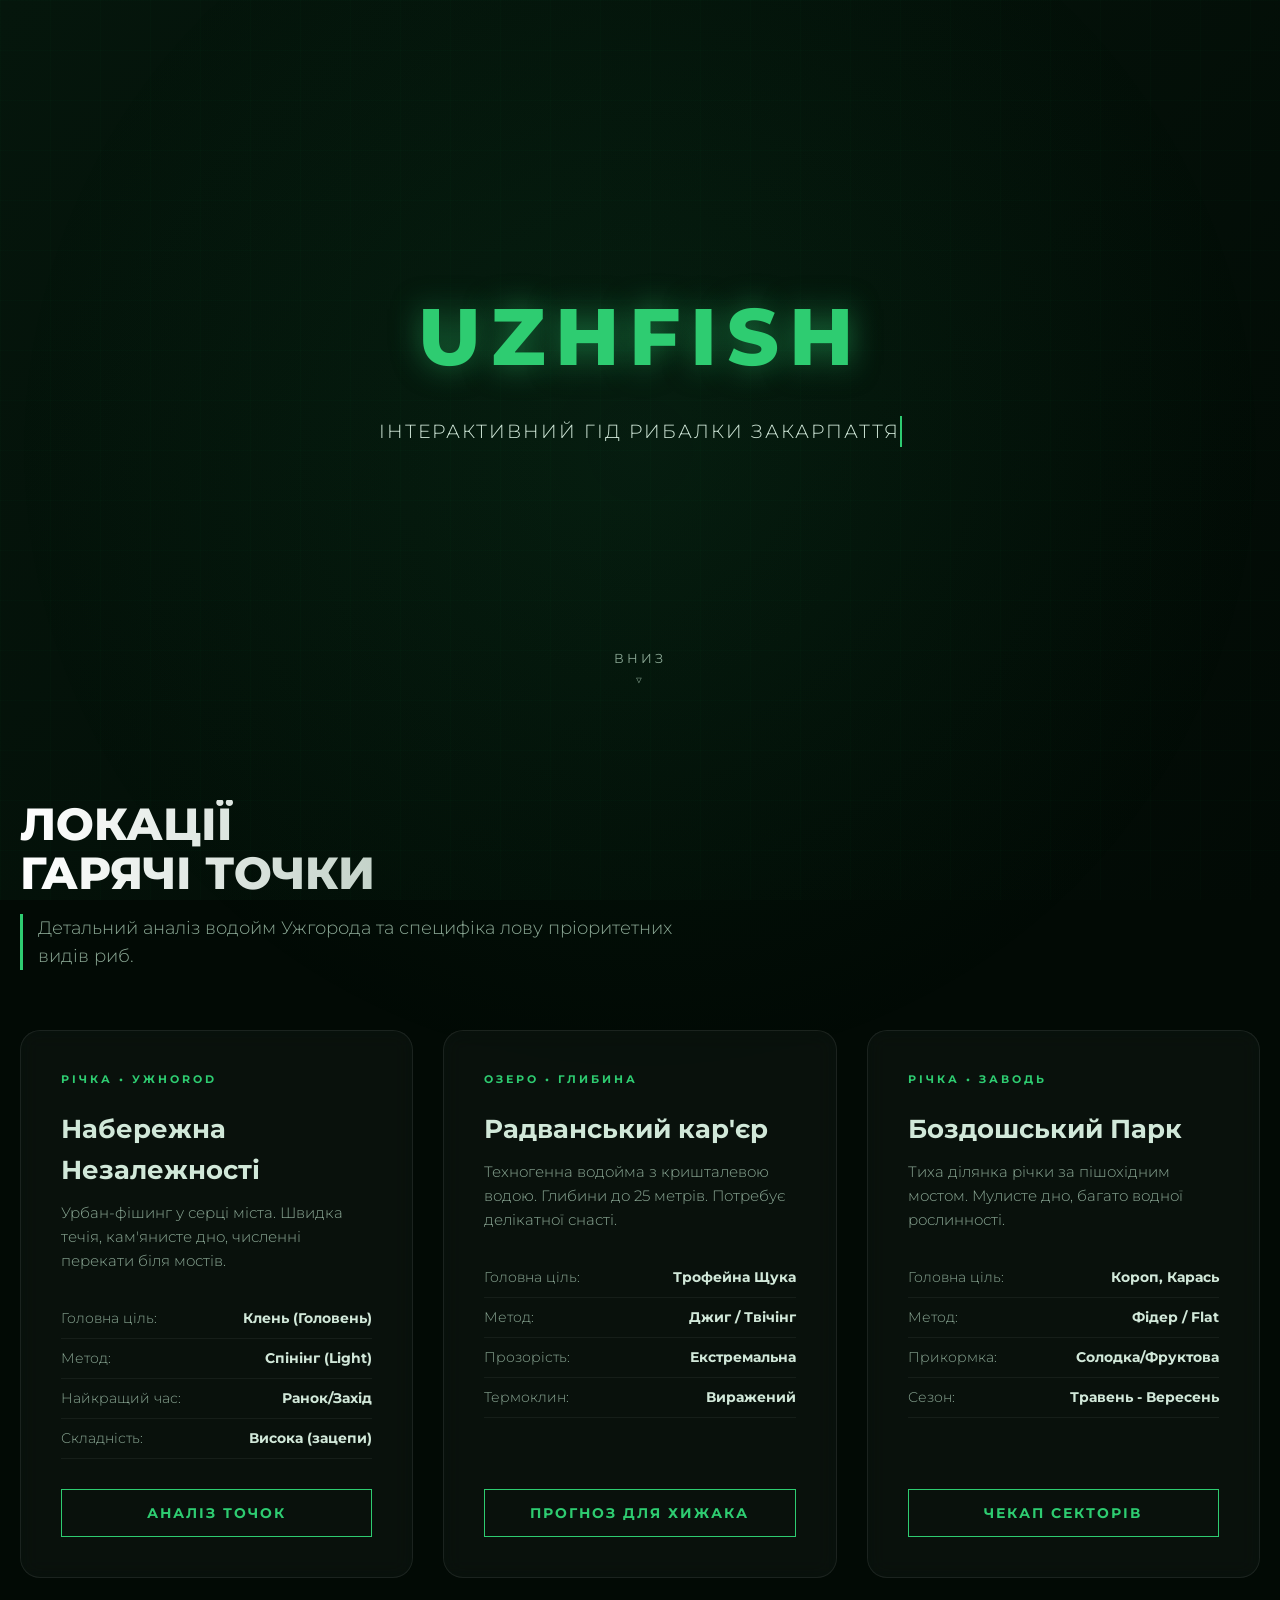
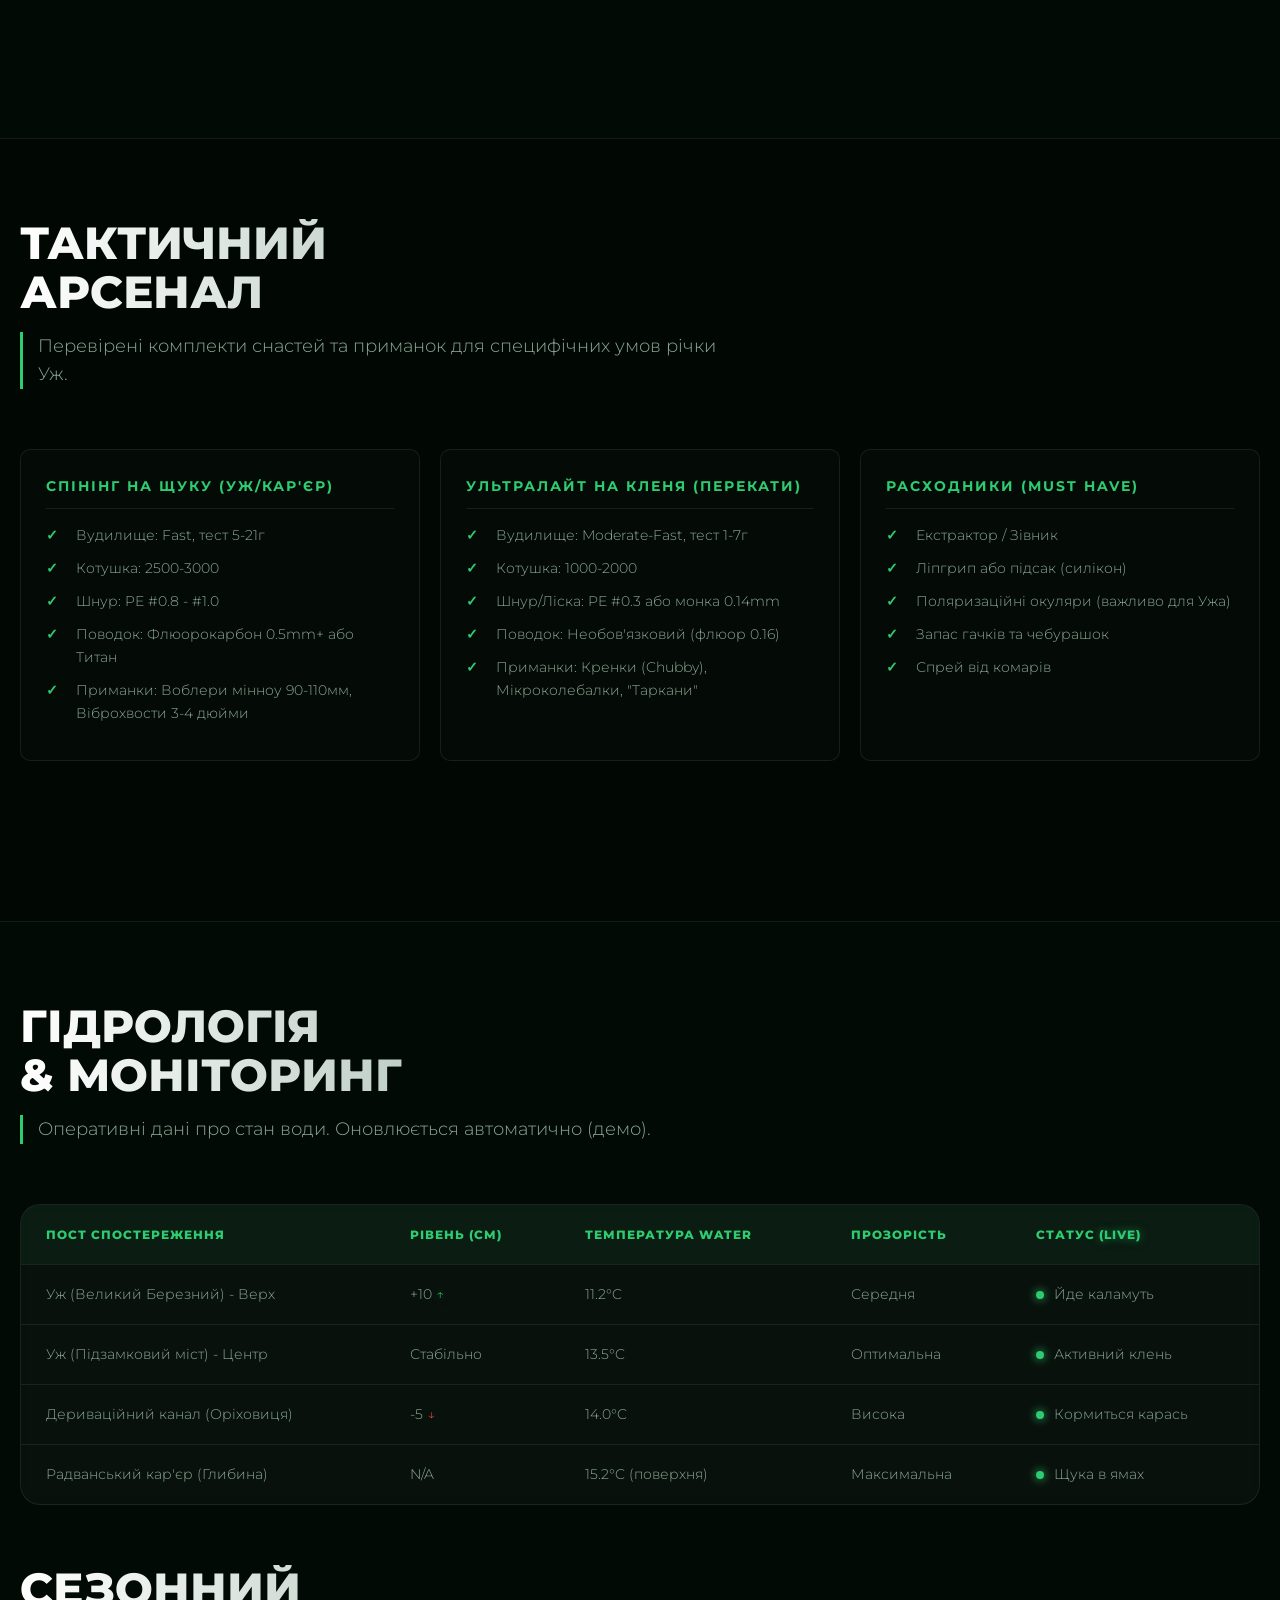
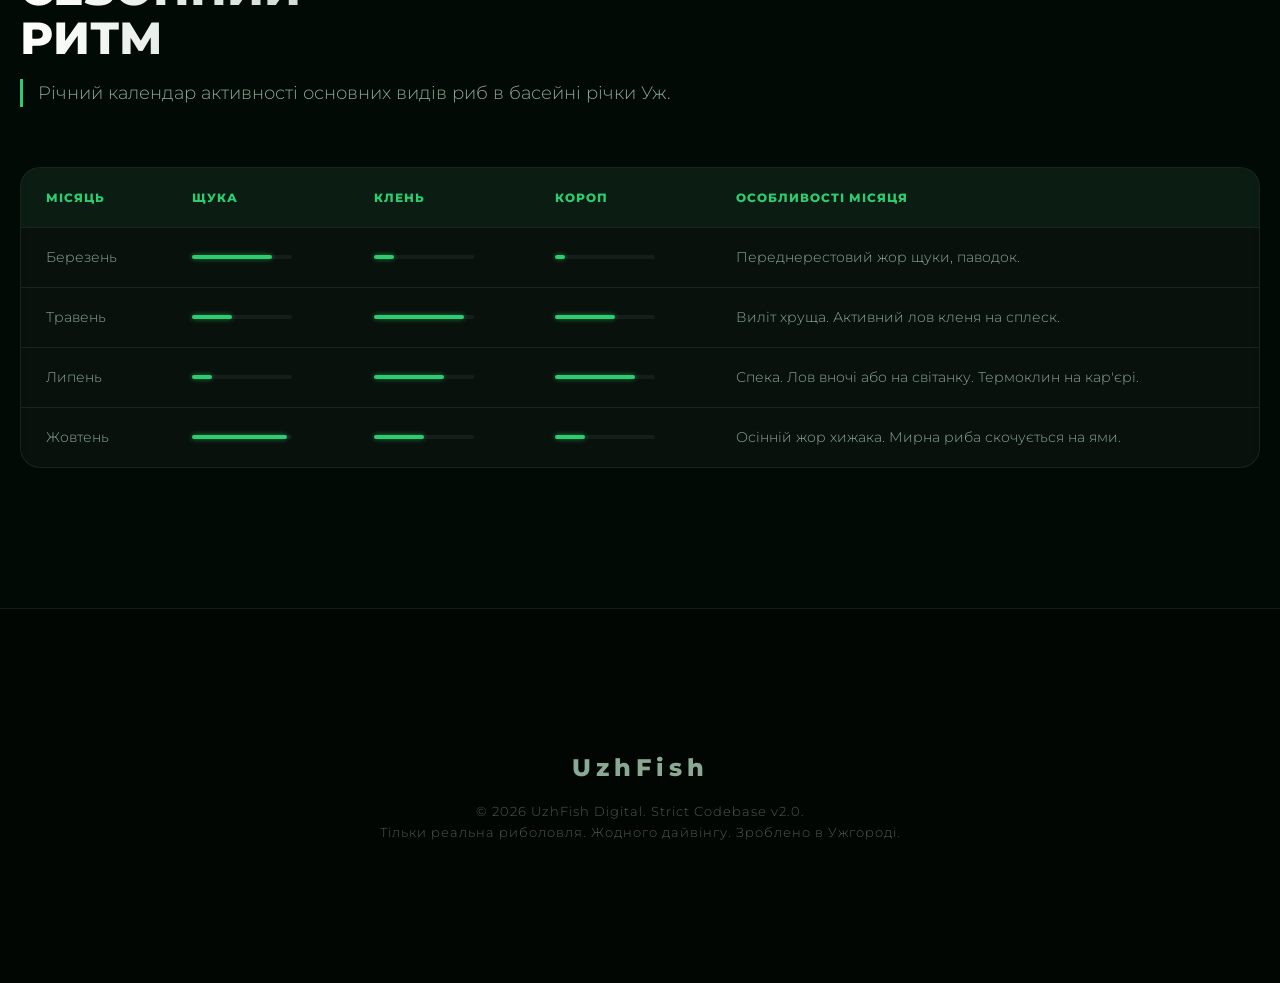
==== index1.html @ ba2235dd "Add files via upload" ====
<!DOCTYPE html>
<html lang="uk">
<head>
    <meta charset="UTF-8">
    <meta name="viewport" content="width=device-width, initial-scale=1.0">
    <title>UzhFish — Преміальна Екосистема Рибалок Ужгорода</title>
    <link href="https://fonts.googleapis.com/css2?family=Montserrat:wght@300;400;700;800&display=swap" rel="stylesheet">
    
    <style>
        /* --- ДИЗАЙН-СИСТЕМА "DEEP RIVER DARK MODE" --- */
        :root {
            --bg-dark: #020a05;
            --bg-gradient: linear-gradient(135deg, #05160c 0%, #020a05 100%);
            --neon-green: #2ecc71;
            --neon-glow: rgba(46, 204, 113, 0.6);
            --text-main: #d1e8d9;
            --text-muted: #8ba895;
            --glass-bg: rgba(255, 255, 255, 0.03);
            --glass-border: rgba(255, 255, 255, 0.08);
            --font-family: 'Montserrat', sans-serif;
            --ease-out-back: cubic-bezier(0.175, 0.885, 0.32, 1.275);
        }

        /* --- ГЛОБАЛЬНІ СКИНУТТЯ ТА БАЗА --- */
        * {
            margin: 0;
            padding: 0;
            box-sizing: border-box;
            outline: none;
        }

        html {
            scroll-behavior: smooth;
            font-size: 16px;
        }

        body {
            background-color: var(--bg-dark);
            background-image: var(--bg-gradient);
            background-attachment: fixed;
            color: var(--text-main);
            font-family: var(--font-family);
            line-height: 1.6;
            overflow-x: hidden;
            position: relative;
        }

        /* Фонова текстура - сітка */
        body::before {
            content: '';
            position: fixed;
            top: 0; left: 0; width: 100%; height: 100%;
            background-image: linear-gradient(rgba(46, 204, 113, 0.02) 1px, transparent 1px),
                              linear-gradient(90deg, rgba(46, 204, 113, 0.02) 1px, transparent 1px);
            background-size: 50px 50px;
            z-index: -1;
        }

        /* Глибоке підсвічування води (Паралакс фон) */
        .deep-water-light {
            position: fixed;
            top: 50%; left: 50%;
            transform: translate(-50%, -50%);
            width: 100vmax; height: 100vmax;
            background: radial-gradient(circle, rgba(46, 204, 113, 0.07) 0%, rgba(2, 10, 5, 0) 70%);
            z-index: -2;
            pointer-events: none;
        }

        /* Кастомний скролбар */
        ::-webkit-scrollbar { width: 8px; }
        ::-webkit-scrollbar-track { background: var(--bg-dark); }
        ::-webkit-scrollbar-thumb {
            background: var(--neon-green);
            border-radius: 10px;
            box-shadow: 0 0 10px var(--neon-glow);
        }

        /* Утиліти */
        .container {
            max-width: 1300px;
            margin: 0 auto;
            padding: 80px 20px;
        }

        .neon-text {
            color: var(--neon-green);
            text-shadow: 0 0 10px var(--neon-glow);
        }

        /* --- ХЕДЕР (HERO SECTION) --- */
        header {
            height: 80vh;
            display: flex;
            flex-direction: column;
            justify-content: center;
            align-items: center;
            text-align: center;
            position: relative;
            overflow: hidden;
        }

        .logo {
            font-size: 5rem;
            font-weight: 800;
            text-transform: uppercase;
            letter-spacing: 10px;
            color: var(--neon-green);
            text-shadow: 0 0 30px rgba(46, 204, 113, 0.5);
            margin-bottom: 15px;
            position: relative;
        }

        /* Анімація друку для слогану */
        .typewriter h1 {
            overflow: hidden;
            border-right: 2px solid var(--neon-green);
            white-space: nowrap;
            margin: 0 auto;
            letter-spacing: 2px;
            font-weight: 300;
            font-size: 1.2rem;
            animation: typing 3.5s steps(40, end), blink-caret 0.75s step-end infinite;
        }

        @keyframes typing { from { width: 0 } to { width: 100% } }
        @keyframes blink-caret { from, to { border-color: transparent } 50% { border-color: var(--neon-green); } }

        .scroll-down {
            position: absolute;
            bottom: 30px;
            font-size: 0.8rem;
            text-transform: uppercase;
            letter-spacing: 3px;
            color: var(--text-muted);
            animation: arrow-bounce 2s infinite;
            cursor: pointer;
        }

        @keyframes arrow-bounce {
            0%, 20%, 50%, 80%, 100% { transform: translateY(0); }
            40% { transform: translateY(-10px); }
            60% { transform: translateY(-5px); }
        }

        /* --- СЕКЦІЇ ТА ТИПОГРАФІЯ --- */
        .section-header {
            margin-bottom: 60px;
            max-width: 700px;
        }

        .section-title {
            font-weight: 800;
            font-size: 2.8rem;
            text-transform: uppercase;
            line-height: 1.1;
            margin-bottom: 15px;
            background: linear-gradient(to right, #fff, var(--text-muted));
            -webkit-background-clip: text;
            -webkit-text-fill-color: transparent;
        }

        .section-subtitle {
            font-weight: 300;
            color: var(--text-muted);
            font-size: 1.1rem;
            border-left: 3px solid var(--neon-green);
            padding-left: 15px;
        }

        h3 {
            font-weight: 700;
            font-size: 1.6rem;
            margin-bottom: 10px;
        }

        /* --- КАРТКИ (GLASSMORPHISM + 3D HOVER) --- */
        .grid-3 {
            display: grid;
            grid-template-columns: repeat(auto-fit, minmax(350px, 1fr));
            gap: 30px;
            margin-bottom: 80px;
        }

        .glass-card {
            background: var(--glass-bg);
            backdrop-filter: blur(10px);
            -webkit-backdrop-filter: blur(10px);
            border: 1px solid var(--glass-border);
            padding: 40px;
            border-radius: 20px;
            transition: transform 0.5s var(--ease-out-back), border-color 0.3s ease, box-shadow 0.3s ease;
            position: relative;
            display: flex;
            flex-direction: column;
            transform-style: preserve-3d; /* Для 3D ефекту */
        }

        .glass-card:hover {
            border-color: var(--neon-green);
            box-shadow: 0 20px 50px rgba(46, 204, 113, 0.15);
            /* Transform додається через JS для 3D нахилу */
        }

        .card-category {
            font-size: 0.7rem;
            text-transform: uppercase;
            color: var(--neon-green);
            font-weight: 700;
            letter-spacing: 3px;
            margin-bottom: 20px;
            display: block;
        }

        .card-description {
            font-weight: 300;
            color: var(--text-muted);
            margin-bottom: 25px;
            font-size: 0.95rem;
        }

        .data-list {
            list-style: none;
            margin-bottom: 30px;
            font-size: 0.9rem;
        }

        .data-list li {
            display: flex;
            justify-content: space-between;
            padding: 8px 0;
            border-bottom: 1px solid rgba(255, 255, 255, 0.05);
        }

        .data-list li span:first-child { color: var(--text-muted); font-weight: 300;}
        .data-list li span:last-child { color: var(--text-main); font-weight: 700;}

        /* --- КНОПКИ --- */
        .btn-action {
            background: transparent;
            border: 1px solid var(--neon-green);
            color: var(--neon-green);
            padding: 15px 30px;
            font-family: var(--font-family);
            font-weight: 700;
            text-transform: uppercase;
            font-size: 0.85rem;
            cursor: pointer;
            margin-top: auto;
            transition: all 0.3s ease;
            letter-spacing: 2px;
            position: relative;
            overflow: hidden;
            z-index: 1;
        }

        .btn-action::before {
            content: '';
            position: absolute;
            top: 0; left: -100%; width: 100%; height: 100%;
            background: var(--neon-green);
            transition: all 0.3s ease;
            z-index: -1;
        }

        .btn-action:hover {
            color: var(--bg-dark);
            box-shadow: 0 0 30px var(--neon-glow);
        }

        .btn-action:hover::before {
            left: 0;
        }

        /* --- БЛОК: ТАКТИЧНИЙ АРСЕНАЛ (ЧЕК-ЛИСТИ) --- */
        .arsenal-section {
            background: rgba(0,0,0,0.2);
            border-top: 1px solid var(--glass-border);
            border-bottom: 1px solid var(--glass-border);
        }

        .gear-grid {
            display: grid;
            grid-template-columns: repeat(auto-fit, minmax(280px, 1fr));
            gap: 20px;
        }

        .gear-box {
            background: rgba(255,255,255,0.01);
            border: 1px solid var(--glass-border);
            padding: 25px;
            border-radius: 10px;
        }

        .gear-box h4 {
            color: var(--neon-green);
            text-transform: uppercase;
            font-size: 0.9rem;
            letter-spacing: 2px;
            margin-bottom: 15px;
            border-bottom: 1px solid var(--glass-border);
            padding-bottom: 10px;
        }

        .checklist {
            list-style: none;
        }

        .checklist li {
            position: relative;
            padding-left: 30px;
            margin-bottom: 10px;
            font-weight: 300;
            font-size: 0.9rem;
            color: var(--text-muted);
        }

        .checklist li::before {
            content: '✓';
            position: absolute;
            left: 0;
            color: var(--neon-green);
            font-weight: 700;
        }

        /* --- ТАБЛИЦІ (МОНІТОРИНГ ТА КАЛЕНДАР) --- */
        .table-wrapper {
            background: var(--glass-bg);
            border-radius: 20px;
            border: 1px solid var(--glass-border);
            overflow: hidden;
            margin-bottom: 60px;
            backdrop-filter: blur(5px);
        }

        .uzh-table {
            width: 100%;
            border-collapse: collapse;
            text-align: left;
            font-size: 0.9rem;
        }

        .uzh-table thead th {
            background: rgba(46, 204, 113, 0.05);
            color: var(--neon-green);
            padding: 20px 25px;
            font-weight: 800;
            text-transform: uppercase;
            letter-spacing: 1px;
            font-size: 0.75rem;
            border-bottom: 1px solid var(--glass-border);
        }

        .uzh-table tbody td {
            padding: 18px 25px;
            border-bottom: 1px solid var(--glass-border);
            font-weight: 300;
            color: var(--text-muted);
            transition: background 0.3s ease;
        }

        .uzh-table tbody tr:last-child td {
            border-bottom: none;
        }

        .uzh-table tbody tr:hover td {
            background: rgba(255,255,255,0.02);
            color: var(--text-main);
        }

        /* Пульсуючий індикатор LIVE */
        .live-indicator {
            display: inline-block;
            width: 8px; height: 8px;
            background-color: var(--neon-green);
            border-radius: 50%;
            margin-right: 10px;
            box-shadow: 0 0 10px var(--neon-green);
            animation: pulse-neon 1.5s infinite;
        }

        @keyframes pulse-neon {
            0% { box-shadow: 0 0 0 0 rgba(46, 204, 113, 0.7); }
            70% { box-shadow: 0 0 0 10px rgba(46, 204, 113, 0); }
            100% { box-shadow: 0 0 0 0 rgba(46, 204, 113, 0); }
        }

        /* Рейтинг активності в календарі */
        .activity-bar {
            height: 4px;
            background: rgba(255,255,255,0.05);
            border-radius: 2px;
            position: relative;
            width: 100px;
        }

        .activity-fill {
            position: absolute;
            top: 0; left: 0; height: 100%;
            background: var(--neon-green);
            border-radius: 2px;
            box-shadow: 0 0 5px var(--neon-glow);
        }

        /* --- АНІМАЦІЇ ПОЯВИ (REVEAL) --- */
        .reveal {
            opacity: 0;
            transform: translateY(50px);
            transition: all 1s cubic-bezier(0.215, 0.61, 0.355, 1);
        }

        .reveal.is-visible {
            opacity: 1;
            transform: translateY(0);
        }

        /* --- ФУТЕР --- */
        footer {
            text-align: center;
            padding: 60px 20px;
            border-top: 1px solid var(--glass-border);
            background: rgba(0,0,0,0.3);
            position: relative;
        }

        .footer-logo {
            font-weight: 800;
            font-size: 1.5rem;
            color: var(--text-muted);
            letter-spacing: 5px;
            margin-bottom: 15px;
            display: block;
        }

        .footer-credits {
            font-size: 0.8rem;
            color: #555;
            font-weight: 300;
            letter-spacing: 1px;
        }
    </style>
</head>
<body>

    <div class="deep-water-light" id="parallaxBg"></div>

    <header>
        <div class="logo">UzhFish</div>
        <div class="typewriter">
            <h1>ІНТЕРАКТИВНИЙ ГІД РИБАЛКИ ЗАКАРПАТТЯ</h1>
        </div>
        <div class="scroll-down" onclick="document.getElementById('content').scrollIntoView();">
            Вниз<br>▽
        </div>
    </header>

    <main class="container" id="content">
        
        <section class="reveal">
            <div class="section-header">
                <h2 class="section-title">Локації<br>Гарячі Точки</h2>
                <p class="section-subtitle">Детальний аналіз водойм Ужгорода та специфіка лову пріоритетних видів риб.</p>
            </div>

            <div class="grid-3">
                
                <div class="glass-card tilt-card">
                    <span class="card-category">Річка • Ужhorod</span>
                    <h3>Набережна Незалежності</h3>
                    <p class="card-description">Урбан-фішинг у серці міста. Швидка течія, кам'янисте дно, численні перекати біля мостів.</p>
                    <ul class="data-list">
                        <li><span>Головна ціль:</span> <span>Клень (Головень)</span></li>
                        <li><span>Метод:</span> <span>Спінінг (Light)</span></li>
                        <li><span>Найкращий час:</span> <span>Ранок/Захід</span></li>
                        <li><span>Складність:</span> <span>Висока (зацепи)</span></li>
                    </ul>
                    <button class="btn-action">Аналіз точок</button>
                </div>

                <div class="glass-card tilt-card">
                    <span class="card-category">Озеро • Глибина</span>
                    <h3>Радванський кар'єр</h3>
                    <p class="card-description">Техногенна водойма з кришталевою водою. Глибини до 25 метрів. Потребує делікатної снасті.</p>
                    <ul class="data-list">
                        <li><span>Головна ціль:</span> <span>Трофейна Щука</span></li>
                        <li><span>Метод:</span> <span>Джиг / Твічінг</span></li>
                        <li><span>Прозорість:</span> <span>Екстремальна</span></li>
                        <li><span>Термоклин:</span> <span>Виражений</span></li>
                    </ul>
                    <button class="btn-action">Прогноз для хижака</button>
                </div>

                <div class="glass-card tilt-card">
                    <span class="card-category">Річка • Заводь</span>
                    <h3>Боздошський Парк</h3>
                    <p class="card-description">Тиха ділянка річки за пішохідним мостом. Мулисте дно, багато водної рослинності.</p>
                    <ul class="data-list">
                        <li><span>Головна ціль:</span> <span>Короп, Карась</span></li>
                        <li><span>Метод:</span> <span>Фідер / Flat</span></li>
                        <li><span>Прикормка:</span> <span>Солодка/Фруктова</span></li>
                        <li><span>Сезон:</span> <span>Травень - Вересень</span></li>
                    </ul>
                    <button class="btn-action">Чекап секторів</button>
                </div>

            </div>
        </section>
    </main>

    <section class="arsenal-section reveal">
        <div class="container">
            <div class="section-header">
                <h2 class="section-title">Тактичний<br>Арсенал</h2>
                <p class="section-subtitle">Перевірені комплекти снастей та приманок для специфічних умов річки Уж.</p>
            </div>

            <div class="grid-3 gear-grid">
                
                <div class="gear-box">
                    <h4>Спінінг на Щуку (Уж/Кар'єр)</h4>
                    <ul class="checklist">
                        <li>Вудилище: Fast, тест 5-21г</li>
                        <li>Котушка: 2500-3000</li>
                        <li>Шнур: PE #0.8 - #1.0</li>
                        <li>Поводок: Флюорокарбон 0.5mm+ або Титан</li>
                        <li>Приманки: Воблери мінноу 90-110мм, Віброхвости 3-4 дюйми</li>
                    </ul>
                </div>

                <div class="gear-box">
                    <h4>Ультралайт на Кленя (Перекати)</h4>
                    <ul class="checklist">
                        <li>Вудилище: Moderate-Fast, тест 1-7г</li>
                        <li>Котушка: 1000-2000</li>
                        <li>Шнур/Ліска: PE #0.3 або монка 0.14mm</li>
                        <li>Поводок: Необов'язковий (флюор 0.16)</li>
                        <li>Приманки: Кренки (Chubby), Мікроколебалки, "Таркани"</li>
                    </ul>
                </div>

                <div class="gear-box">
                    <h4>Расходники (Must Have)</h4>
                    <ul class="checklist">
                        <li>Екстрактор / Зівник</li>
                        <li>Ліпгрип або підсак (силікон)</li>
                        <li>Поляризаційні окуляри (важливо для Ужа)</li>
                        <li>Запас гачків та чебурашок</li>
                        <li>Спрей від комарів</li>
                    </ul>
                </div>
            </div>
        </div>
    </section>

    <main class="container">
        
        <section class="reveal">
            <div class="section-header">
                <h2 class="section-title">Гідрологія<br>& Моніторинг</h2>
                <p class="section-subtitle">Оперативні дані про стан води. Оновлюється автоматично (демо).</p>
            </div>

            <div class="table-wrapper">
                <table class="uzh-table">
                    <thead>
                        <tr>
                            <th>Пост спостереження</th>
                            <th>Рівень (см)</th>
                            <th>Температура Water</th>
                            <th>Прозорість</th>
                            <th>Статус <span class="neon-text">(LIVE)</span></th>
                        </tr>
                    </thead>
                    <tbody>
                        <tr>
                            <td>Уж (Великий Березний) - Верх</td>
                            <td>+10 <span class="neon-text">↑</span></td>
                            <td>11.2°C</td>
                            <td>Середня</td>
                            <td><span class="live-indicator"></span>Йде каламуть</td>
                        </tr>
                        <tr>
                            <td>Уж (Підзамковий міст) - Центр</td>
                            <td>Стабільно</td>
                            <td>13.5°C</td>
                            <td>Оптимальна</td>
                            <td><span class="live-indicator"></span>Активний клень</td>
                        </tr>
                        <tr>
                            <td>Дериваційний канал (Оріховиця)</td>
                            <td>-5 <span style="color: #e74c3c">↓</span></td>
                            <td>14.0°C</td>
                            <td>Висока</td>
                            <td><span class="live-indicator"></span>Кормиться карась</td>
                        </tr>
                        <tr>
                            <td>Радванський кар'єр (Глибина)</td>
                            <td>N/A</td>
                            <td>15.2°C (поверхня)</td>
                            <td>Максимальна</td>
                            <td><span class="live-indicator"></span>Щука в ямах</td>
                        </tr>
                    </tbody>
                </table>
            </div>
        </section>

        <section class="reveal">
            <div class="section-header">
                <h2 class="section-title">Сезонний<br>Ритм</h2>
                <p class="section-subtitle">Річний календар активності основних видів риб в басейні річки Уж.</p>
            </div>

            <div class="table-wrapper">
                <table class="uzh-table">
                    <thead>
                        <tr>
                            <th>Місяць</th>
                            <th>Щука</th>
                            <th>Клень</th>
                            <th>Короп</th>
                            <th>Особливості місяця</th>
                        </tr>
                    </thead>
                    <tbody>
                        <tr>
                            <td>Березень</td>
                            <td><div class="activity-bar"><div class="activity-fill" style="width: 80%"></div></div></td>
                            <td><div class="activity-bar"><div class="activity-fill" style="width: 20%"></div></div></td>
                            <td><div class="activity-bar"><div class="activity-fill" style="width: 10%"></div></div></td>
                            <td>Переднерестовий жор щуки, паводок.</td>
                        </tr>
                        <tr>
                            <td>Травень</td>
                            <td><div class="activity-bar"><div class="activity-fill" style="width: 40%"></div></div></td>
                            <td><div class="activity-bar"><div class="activity-fill" style="width: 90%"></div></div></td>
                            <td><div class="activity-bar"><div class="activity-fill" style="width: 60%"></div></div></td>
                            <td>Виліт хруща. Активний лов кленя на сплеск.</td>
                        </tr>
                        <tr>
                            <td>Липень</td>
                            <td><div class="activity-bar"><div class="activity-fill" style="width: 20%"></div></div></td>
                            <td><div class="activity-bar"><div class="activity-fill" style="width: 70%"></div></div></td>
                            <td><div class="activity-bar"><div class="activity-fill" style="width: 80%"></div></div></td>
                            <td>Спека. Лов вночі або на світанку. Термоклин на кар'єрі.</td>
                        </tr>
                        <tr>
                            <td>Жовтень</td>
                            <td><div class="activity-bar"><div class="activity-fill" style="width: 95%"></div></div></td>
                            <td><div class="activity-bar"><div class="activity-fill" style="width: 50%"></div></div></td>
                            <td><div class="activity-bar"><div class="activity-fill" style="width: 30%"></div></div></td>
                            <td>Осінній жор хижака. Мирна риба скочується на ями.</td>
                        </tr>
                    </tbody>
                </table>
            </div>
        </section>

    </main>

    <footer>
        <div class="container">
            <span class="footer-logo">UzhFish</span>
            <p class="footer-credits">
                &copy; 2026 UzhFish Digital. Strict Codebase v2.0.<br>
                Тільки реальна риболовля. Жодного дайвінгу. Зроблено в Ужгороді.
            </p>
        </div>
    </footer>

    <script>
        document.addEventListener('DOMContentLoaded', () => {
            
            // 1. Reveal on Scroll (Intersection Observer)
            const observerOptions = {
                threshold: 0.15,
                rootMargin: '0px 0px -100px 0px'
            };

            const observer = new IntersectionObserver((entries) => {
                entries.forEach(entry => {
                    if (entry.isIntersecting) {
                        entry.target.classList.add('is-visible');
                    }
                });
            }, observerOptions);

            document.querySelectorAll('.reveal').forEach(el => {
                observer.observe(el);
            });

            // 2. Паралакс фонового підсвічування
            const parallaxBg = document.getElementById('parallaxBg');
            document.addEventListener('mousemove', (e) => {
                const x = (e.clientX / window.innerWidth) - 0.5;
                const y = (e.clientY / window.innerHeight) - 0.5;
                
                parallaxBg.style.transform = `translate(calc(-50% + ${x * 50}px), calc(-50% + ${y * 50}px))`;
            });

            // 3. 3D Hover ефект для карток
            const cards = document.querySelectorAll('.tilt-card');
            cards.forEach(card => {
                card.addEventListener('mousemove', (e) => {
                    const rect = card.getBoundingClientRect();
                    const x = e.clientX - rect.left;
                    const y = e.clientY - rect.top;
                    
                    const centerX = rect.width / 2;
                    const centerY = rect.height / 2;
                    
                    const rotateX = (y - centerY) / 10;
                    const rotateY = (centerX - x) / 10;
                    
                    card.style.transform = `perspective(1000px) rotateX(${rotateX}deg) rotateY(${rotateY}deg) translateY(-10px)`;
                });
                
                card.addEventListener('mouseleave', () => {
                    card.style.transform = `perspective(1000px) rotateX(0deg) rotateY(0deg) translateY(0px)`;
                });
            });
        });
    </script>

</body>
</html>
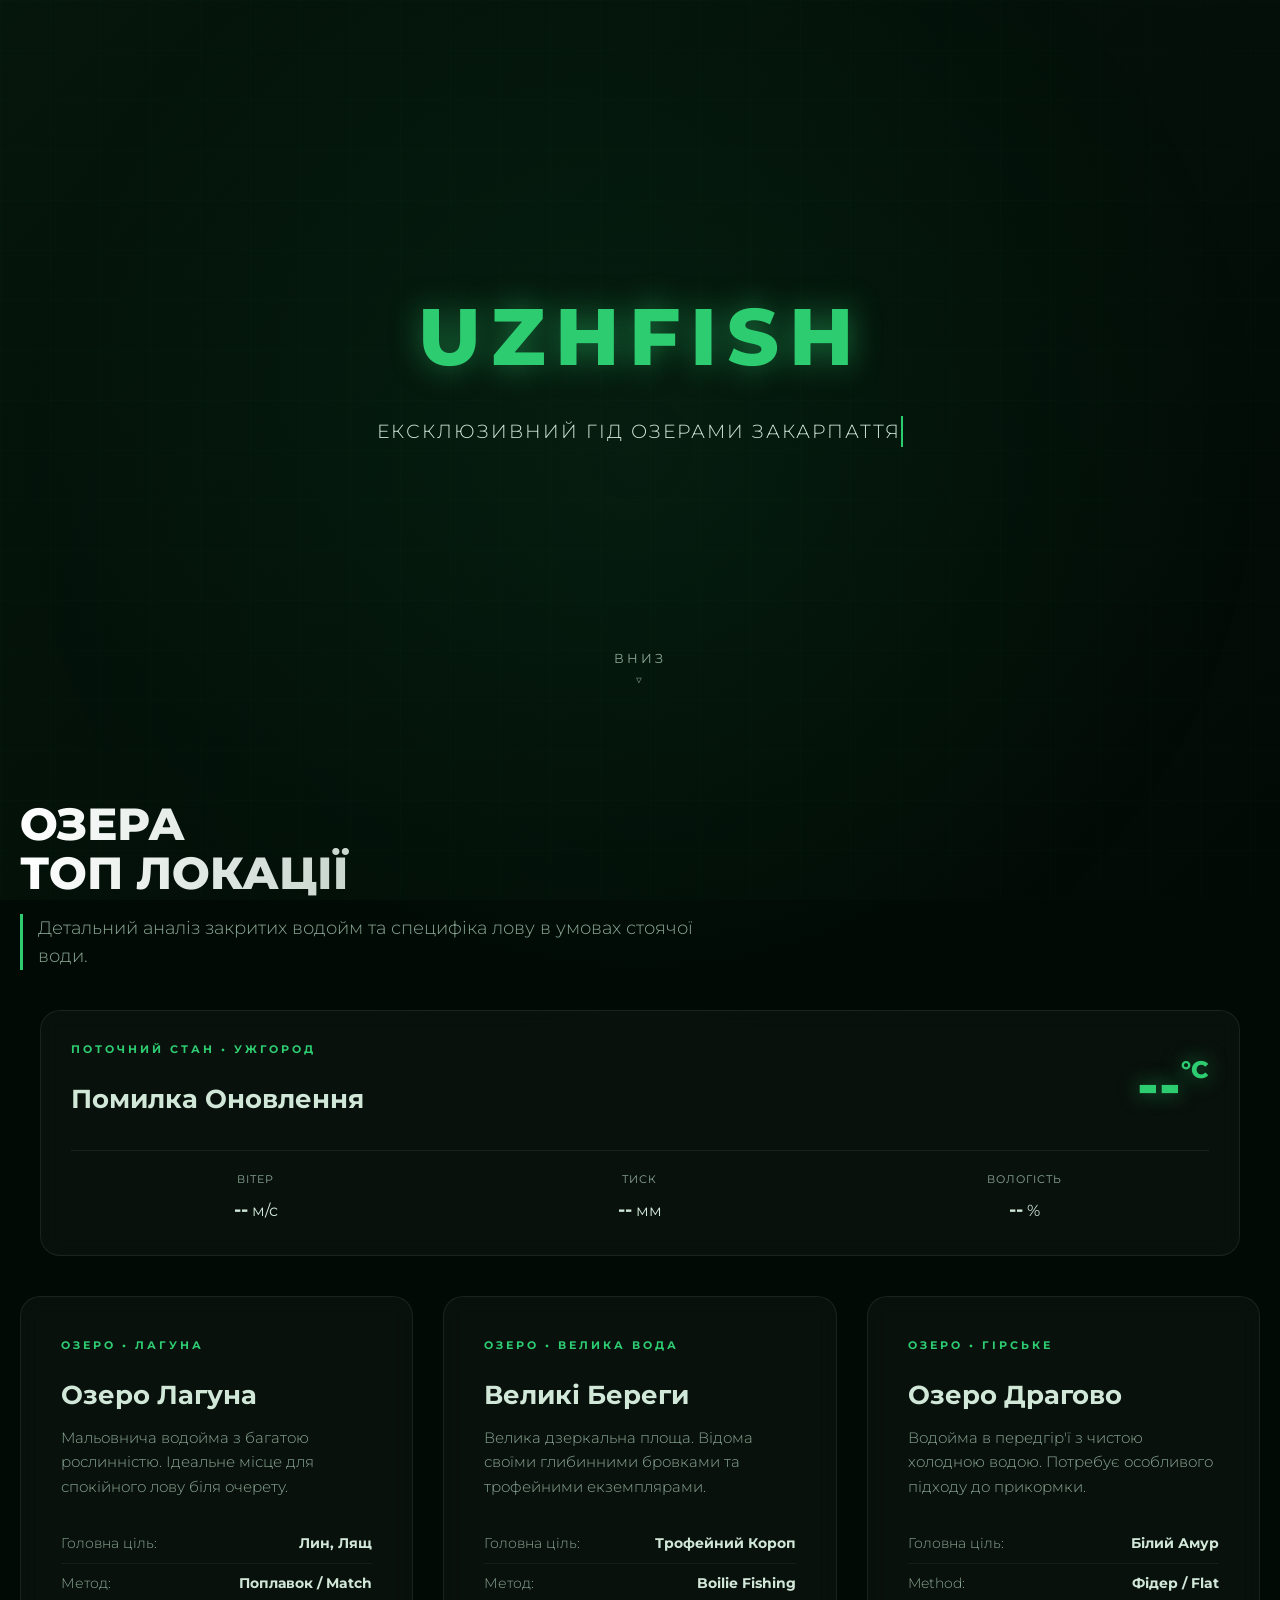
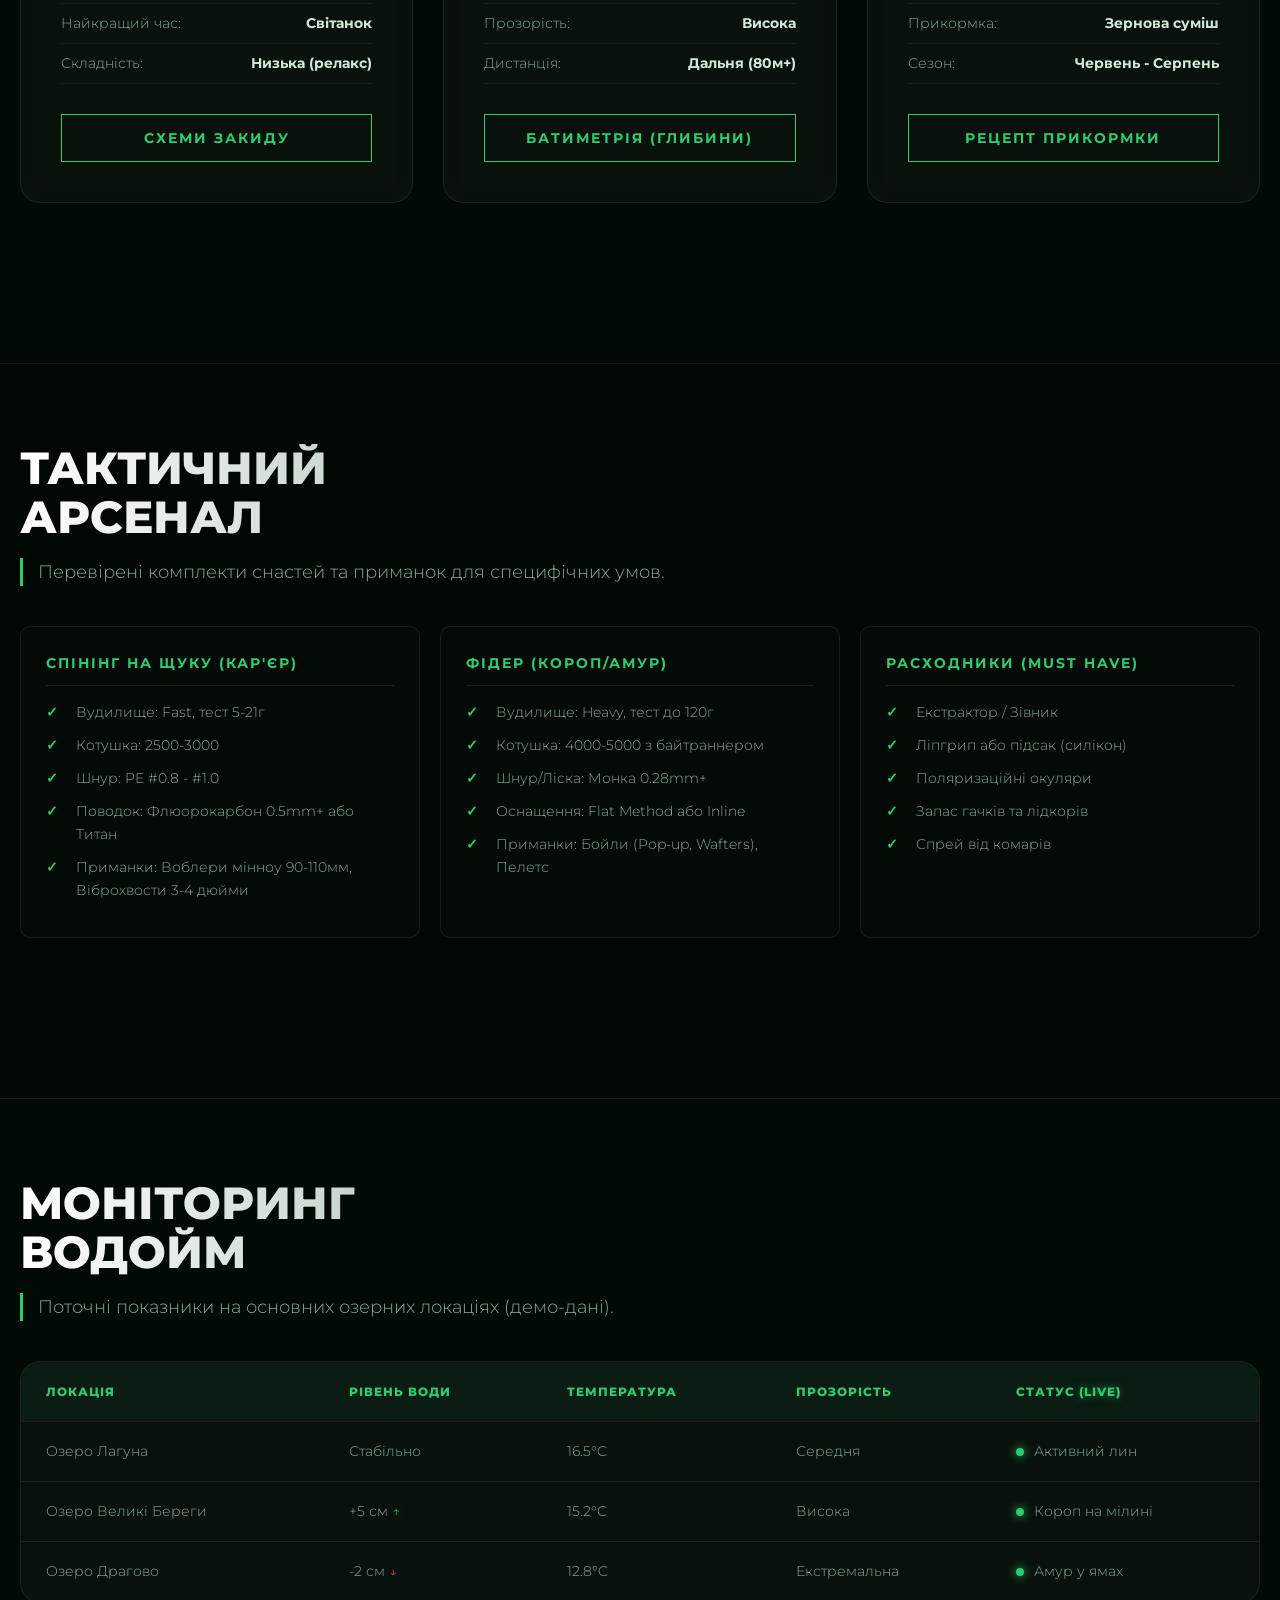
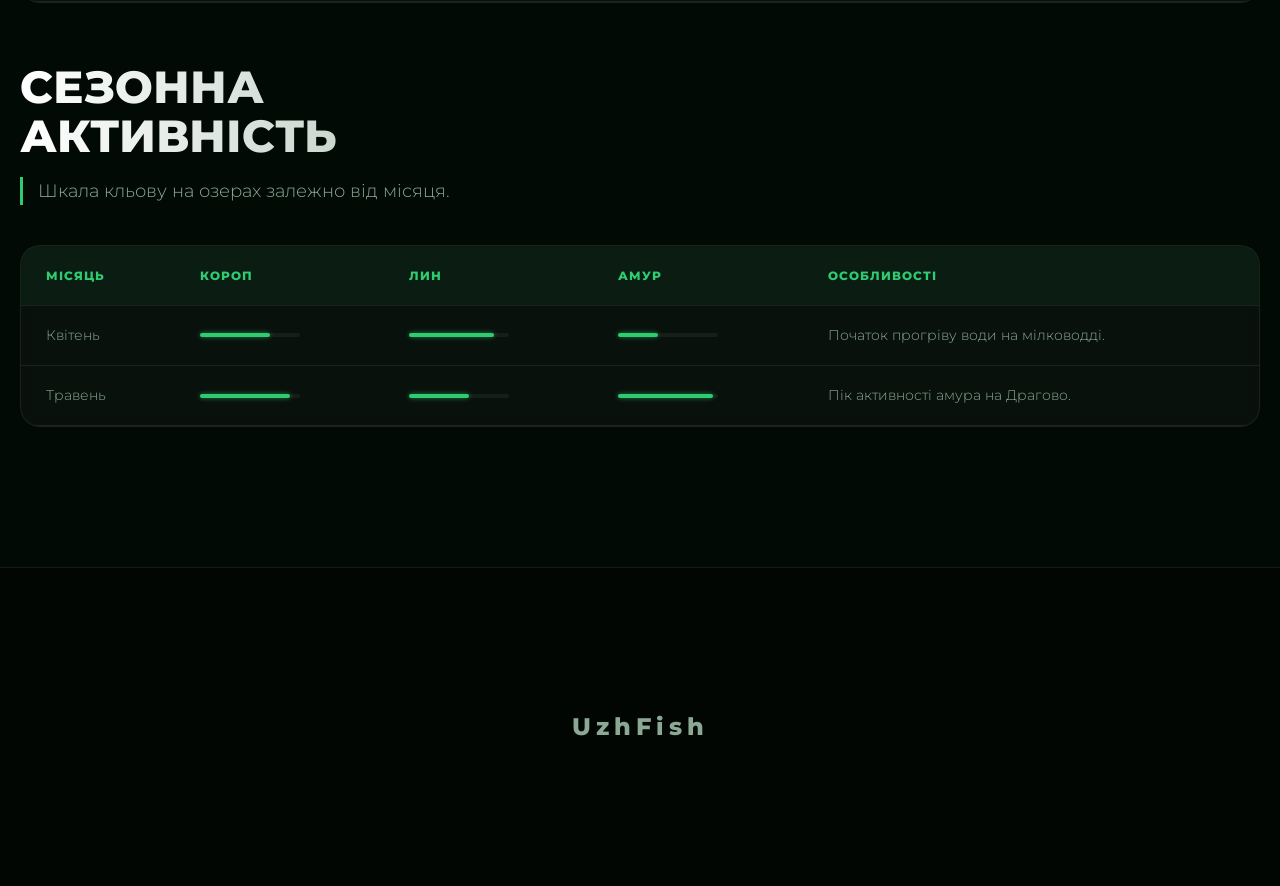
==== commit 4835b4b1: "Update index1.html" ====
--- a/index1.html
+++ b/index1.html
@@ -3,7 +3,7 @@
 <head>
     <meta charset="UTF-8">
     <meta name="viewport" content="width=device-width, initial-scale=1.0">
-    <title>UzhFish — Преміальна Екосистема Рибалок Ужгорода</title>
+    <title>UzhFish — Преміальна Екосистема Рибалок</title>
     <link href="https://fonts.googleapis.com/css2?family=Montserrat:wght@300;400;700;800&display=swap" rel="stylesheet">
     
     <style>
@@ -145,7 +145,7 @@
 
         /* --- СЕКЦІЇ ТА ТИПОГРАФІЯ --- */
         .section-header {
-            margin-bottom: 60px;
+            margin-bottom: 40px;
             max-width: 700px;
         }
 
@@ -177,7 +177,7 @@
         /* --- КАРТКИ (GLASSMORPHISM + 3D HOVER) --- */
         .grid-3 {
             display: grid;
-            grid-template-columns: repeat(auto-fit, minmax(350px, 1fr));
+            grid-template-columns: repeat(auto-fit, minmax(320px, 1fr));
             gap: 30px;
             margin-bottom: 80px;
         }
@@ -193,13 +193,12 @@
             position: relative;
             display: flex;
             flex-direction: column;
-            transform-style: preserve-3d; /* Для 3D ефекту */
+            transform-style: preserve-3d;
         }
 
         .glass-card:hover {
             border-color: var(--neon-green);
             box-shadow: 0 20px 50px rgba(46, 204, 113, 0.15);
-            /* Transform додається через JS для 3D нахилу */
         }
 
         .card-category {
@@ -328,13 +327,15 @@
             background: var(--glass-bg);
             border-radius: 20px;
             border: 1px solid var(--glass-border);
-            overflow: hidden;
+            overflow-x: auto;
             margin-bottom: 60px;
             backdrop-filter: blur(5px);
+            -webkit-overflow-scrolling: touch;
         }
 
         .uzh-table {
             width: 100%;
+            min-width: 700px;
             border-collapse: collapse;
             text-align: left;
             font-size: 0.9rem;
@@ -359,10 +360,6 @@
             transition: background 0.3s ease;
         }
 
-        .uzh-table tbody tr:last-child td {
-            border-bottom: none;
-        }
-
         .uzh-table tbody tr:hover td {
             background: rgba(255,255,255,0.02);
             color: var(--text-main);
@@ -385,7 +382,6 @@
             100% { box-shadow: 0 0 0 0 rgba(46, 204, 113, 0); }
         }
 
-        /* Рейтинг активності в календарі */
         .activity-bar {
             height: 4px;
             background: rgba(255,255,255,0.05);
@@ -413,6 +409,53 @@
             opacity: 1;
             transform: translateY(0);
         }
+
+        /* --- МОДАЛЬНЕ ВІКНО --- */
+        .modal {
+            display: none; 
+            position: fixed; 
+            z-index: 1000; 
+            left: 0; top: 0;
+            width: 100%; height: 100%;
+            background-color: rgba(0, 0, 0, 0.85);
+            backdrop-filter: blur(8px);
+            align-items: center;
+            justify-content: center;
+        }
+
+        .modal-content {
+            position: relative;
+            width: 90%;
+            max-width: 600px;
+            padding: 40px;
+            border: 1px solid var(--neon-green);
+            animation: modalAppear 0.4s var(--ease-out-back);
+        }
+
+        @keyframes modalAppear {
+            from { opacity: 0; transform: scale(0.8); }
+            to { opacity: 1; transform: scale(1); }
+        }
+
+        .close-modal {
+            position: absolute;
+            top: 15px; right: 20px;
+            color: var(--text-muted);
+            font-size: 28px;
+            cursor: pointer;
+            transition: 0.3s;
+        }
+
+        .close-modal:hover { color: var(--neon-green); }
+
+        #modalBody {
+            margin-top: 20px;
+            color: var(--text-main);
+            line-height: 1.8;
+        }
+
+        #modalBody ul { list-style: none; padding: 0; }
+        #modalBody li { margin-bottom: 10px; border-left: 2px solid var(--neon-green); padding-left: 15px; }
 
         /* --- ФУТЕР --- */
         footer {
@@ -428,15 +471,17 @@
             font-size: 1.5rem;
             color: var(--text-muted);
             letter-spacing: 5px;
-            margin-bottom: 15px;
             display: block;
         }
 
-        .footer-credits {
-            font-size: 0.8rem;
-            color: #555;
-            font-weight: 300;
-            letter-spacing: 1px;
+        /* --- МЕДІА-ЗАПИТИ ДЛЯ МОБІЛЬНИХ --- */
+        @media (max-width: 768px) {
+            .logo { font-size: 3rem; letter-spacing: 5px; }
+            .section-title { font-size: 2.2rem; }
+            .container { padding: 40px 15px; }
+            header { height: 60vh; }
+            .glass-card { padding: 30px 20px; }
+            .typewriter h1 { font-size: 1rem; }
         }
     </style>
 </head>
@@ -447,7 +492,7 @@
     <header>
         <div class="logo">UzhFish</div>
         <div class="typewriter">
-            <h1>ІНТЕРАКТИВНИЙ ГІД РИБАЛКИ ЗАКАРПАТТЯ</h1>
+            <h1>ЕКСКЛЮЗИВНИЙ ГІД ОЗЕРАМИ ЗАКАРПАТТЯ</h1>
         </div>
         <div class="scroll-down" onclick="document.getElementById('content').scrollIntoView();">
             Вниз<br>▽
@@ -456,53 +501,155 @@
 
     <main class="container" id="content">
         
+        
         <section class="reveal">
             <div class="section-header">
-                <h2 class="section-title">Локації<br>Гарячі Точки</h2>
-                <p class="section-subtitle">Детальний аналіз водойм Ужгорода та специфіка лову пріоритетних видів риб.</p>
+                <h2 class="section-title">Озера<br>Топ Локації</h2>
+                <p class="section-subtitle">Детальний аналіз закритих водойм та специфіка лову в умовах стоячої води.</p>
             </div>
 
+            <section class="reveal">
+    <div class="container" style="padding-top: 0; padding-bottom: 40px;">
+        <div class="glass-card tilt-card weather-widget-container">
+            <div class="weather-main-info">
+                <div>
+                    <span class="card-category">Поточний стан • Ужгород</span>
+                    <h3 id="weather-desc">Завантаження...</h3>
+                </div>
+                <div class="temp-display">
+                    <span id="temp-val">--</span><span class="unit">°C</span>
+                </div>
+            </div>
+            
+            <div class="weather-grid-details">
+                <div class="weather-item">
+                    <span class="label">Вітер</span>
+                    <span class="value" id="wind-speed">--</span> <span class="unit">м/с</span>
+                </div>
+                <div class="weather-item">
+                    <span class="label">Тиск</span>
+                    <span class="value" id="pressure-val">--</span> <span class="unit">мм</span>
+                </div>
+                <div class="weather-item">
+                    <span class="label">Вологість</span>
+                    <span class="value" id="humidity-val">--</span> <span class="unit">%</span>
+                </div>
+            </div>
+        </div>
+    </div>
+</section>
+
+<style>
+    .weather-widget-container {
+        padding: 30px;
+        display: flex;
+        flex-direction: column;
+        gap: 20px;
+    }
+    .weather-main-info {
+        display: flex;
+        justify-content: space-between;
+        align-items: center;
+    }
+    .temp-display {
+        font-size: 3.5rem;
+        font-weight: 800;
+        color: var(--neon-green);
+        text-shadow: 0 0 20px var(--neon-glow);
+    }
+    .temp-display .unit {
+        font-size: 1.5rem;
+        vertical-align: top;
+        margin-top: 10px;
+        display: inline-block;
+    }
+    .weather-grid-details {
+        display: grid;
+        grid-template-columns: repeat(3, 1fr);
+        gap: 15px;
+        border-top: 1px solid var(--glass-border);
+        padding-top: 20px;
+    }
+    .weather-item { text-align: center; }
+    .weather-item .label {
+        display: block;
+        font-size: 0.7rem;
+        text-transform: uppercase;
+        color: var(--text-muted);
+        letter-spacing: 1px;
+        margin-bottom: 5px;
+    }
+    .weather-item .value {
+        font-size: 1.2rem;
+        font-weight: 700;
+        color: var(--text-main);
+    }
+    #weather-desc { text-transform: capitalize; }
+</style>
+
+<script>
+    const API_KEY = '368ffcec4e14f702b5a17292613ea9c3'; 
+    const CITY = 'Uzhhorod';
+    const WEATHER_URL = `https://api.openweathermap.org/data/2.5/weather?q=${CITY}&appid=${API_KEY}&units=metric&lang=uk`;
+
+    async function updateWeather() {
+        try {
+            const response = await fetch(WEATHER_URL);
+            const data = await response.json();
+            if (data.cod === 200) {
+                document.getElementById('temp-val').innerText = Math.round(data.main.temp);
+                document.getElementById('weather-desc').innerText = data.weather[0].description;
+                document.getElementById('wind-speed').innerText = data.wind.speed;
+                document.getElementById('humidity-val').innerText = data.main.humidity;
+                const pressureMm = Math.round(data.main.pressure * 0.750062);
+                document.getElementById('pressure-val').innerText = pressureMm;
+            }
+        } catch (err) {
+            document.getElementById('weather-desc').innerText = "Помилка оновлення";
+        }
+    }
+    updateWeather();
+    setInterval(updateWeather, 900000);
+</script>
             <div class="grid-3">
-                
                 <div class="glass-card tilt-card">
-                    <span class="card-category">Річка • Ужhorod</span>
-                    <h3>Набережна Незалежності</h3>
-                    <p class="card-description">Урбан-фішинг у серці міста. Швидка течія, кам'янисте дно, численні перекати біля мостів.</p>
+                    <span class="card-category">Озеро • Лагуна</span>
+                    <h3>Озеро Лагуна</h3>
+                    <p class="card-description">Мальовнича водойма з багатою рослинністю. Ідеальне місце для спокійного лову біля очерету.</p>
                     <ul class="data-list">
-                        <li><span>Головна ціль:</span> <span>Клень (Головень)</span></li>
-                        <li><span>Метод:</span> <span>Спінінг (Light)</span></li>
-                        <li><span>Найкращий час:</span> <span>Ранок/Захід</span></li>
-                        <li><span>Складність:</span> <span>Висока (зацепи)</span></li>
+                        <li><span>Головна ціль:</span> <span>Лин, Лящ</span></li>
+                        <li><span>Метод:</span> <span>Поплавок / Match</span></li>
+                        <li><span>Найкращий час:</span> <span>Світанок</span></li>
+                        <li><span>Складність:</span> <span>Низька (релакс)</span></li>
                     </ul>
-                    <button class="btn-action">Аналіз точок</button>
+                    <button class="btn-action"> Схеми закиду</button>
                 </div>
 
                 <div class="glass-card tilt-card">
-                    <span class="card-category">Озеро • Глибина</span>
-                    <h3>Радванський кар'єр</h3>
-                    <p class="card-description">Техногенна водойма з кришталевою водою. Глибини до 25 метрів. Потребує делікатної снасті.</p>
+                    <span class="card-category">Озеро • Велика вода</span>
+                    <h3>Великі Береги</h3>
+                    <p class="card-description">Велика дзеркальна площа. Відома своїми глибинними бровками та трофейними екземплярами.</p>
                     <ul class="data-list">
-                        <li><span>Головна ціль:</span> <span>Трофейна Щука</span></li>
-                        <li><span>Метод:</span> <span>Джиг / Твічінг</span></li>
-                        <li><span>Прозорість:</span> <span>Екстремальна</span></li>
-                        <li><span>Термоклин:</span> <span>Виражений</span></li>
+                        <li><span>Головна ціль:</span> <span>Трофейний Короп</span></li>
+                        <li><span>Метод:</span> <span>Boilie Fishing</span></li>
+                        <li><span>Прозорість:</span> <span>Висока</span></li>
+                        <li><span>Дистанція:</span> <span>Дальня (80м+)</span></li>
                     </ul>
-                    <button class="btn-action">Прогноз для хижака</button>
+                    <button class="btn-action"> Батиметрія (Глибини)</button>
                 </div>
 
                 <div class="glass-card tilt-card">
-                    <span class="card-category">Річка • Заводь</span>
-                    <h3>Боздошський Парк</h3>
-                    <p class="card-description">Тиха ділянка річки за пішохідним мостом. Мулисте дно, багато водної рослинності.</p>
+                    <span class="card-category">Озеро • Гірське</span>
+                    <h3>Озеро Драгово</h3>
+                    <p class="card-description">Водойма в передгір'ї з чистою холодною водою. Потребує особливого підходу до прикормки.</p>
                     <ul class="data-list">
-                        <li><span>Головна ціль:</span> <span>Короп, Карась</span></li>
-                        <li><span>Метод:</span> <span>Фідер / Flat</span></li>
-                        <li><span>Прикормка:</span> <span>Солодка/Фруктова</span></li>
-                        <li><span>Сезон:</span> <span>Травень - Вересень</span></li>
+                        <li><span>Головна ціль:</span> <span>Білий Амур</span></li>
+                        <li><span>Method:</span> <span>Фідер / Flat</span></li>
+                        <li><span>Прикормка:</span> <span>Зернова суміш</span></li>
+                        <li><span>Сезон:</span> <span>Червень - Серпень</span></li>
                     </ul>
-                    <button class="btn-action">Чекап секторів</button>
-                </div>
-
+                    <button class="btn-action"> Рецепт прикормки</button>
+                </div>
             </div>
         </section>
     </main>
@@ -511,13 +658,12 @@
         <div class="container">
             <div class="section-header">
                 <h2 class="section-title">Тактичний<br>Арсенал</h2>
-                <p class="section-subtitle">Перевірені комплекти снастей та приманок для специфічних умов річки Уж.</p>
+                <p class="section-subtitle">Перевірені комплекти снастей та приманок для специфічних умов.</p>
             </div>
 
             <div class="grid-3 gear-grid">
-                
                 <div class="gear-box">
-                    <h4>Спінінг на Щуку (Уж/Кар'єр)</h4>
+                    <h4>Спінінг на Щуку (Кар'єр)</h4>
                     <ul class="checklist">
                         <li>Вудилище: Fast, тест 5-21г</li>
                         <li>Котушка: 2500-3000</li>
@@ -528,13 +674,13 @@
                 </div>
 
                 <div class="gear-box">
-                    <h4>Ультралайт на Кленя (Перекати)</h4>
+                    <h4>Фідер (Короп/Амур)</h4>
                     <ul class="checklist">
-                        <li>Вудилище: Moderate-Fast, тест 1-7г</li>
-                        <li>Котушка: 1000-2000</li>
-                        <li>Шнур/Ліска: PE #0.3 або монка 0.14mm</li>
-                        <li>Поводок: Необов'язковий (флюор 0.16)</li>
-                        <li>Приманки: Кренки (Chubby), Мікроколебалки, "Таркани"</li>
+                        <li>Вудилище: Heavy, тест до 120г</li>
+                        <li>Котушка: 4000-5000 з байтраннером</li>
+                        <li>Шнур/Ліска: Монка 0.28mm+</li>
+                        <li>Оснащення: Flat Method або Inline</li>
+                        <li>Приманки: Бойли (Pop-up, Wafters), Пелетс</li>
                     </ul>
                 </div>
 
@@ -543,8 +689,8 @@
                     <ul class="checklist">
                         <li>Екстрактор / Зівник</li>
                         <li>Ліпгрип або підсак (силікон)</li>
-                        <li>Поляризаційні окуляри (важливо для Ужа)</li>
-                        <li>Запас гачків та чебурашок</li>
+                        <li>Поляризаційні окуляри</li>
+                        <li>Запас гачків та лідкорів</li>
                         <li>Спрей від комарів</li>
                     </ul>
                 </div>
@@ -554,51 +700,45 @@
 
     <main class="container">
         
+        
         <section class="reveal">
             <div class="section-header">
-                <h2 class="section-title">Гідрологія<br>& Моніторинг</h2>
-                <p class="section-subtitle">Оперативні дані про стан води. Оновлюється автоматично (демо).</p>
+                <h2 class="section-title">Моніторинг<br>Водойм</h2>
+                <p class="section-subtitle">Поточні показники на основних озерних локаціях (демо-дані).</p>
             </div>
 
             <div class="table-wrapper">
                 <table class="uzh-table">
                     <thead>
                         <tr>
-                            <th>Пост спостереження</th>
-                            <th>Рівень (см)</th>
-                            <th>Температура Water</th>
+                            <th>Локація</th>
+                            <th>Рівень води</th>
+                            <th>Температура</th>
                             <th>Прозорість</th>
                             <th>Статус <span class="neon-text">(LIVE)</span></th>
                         </tr>
                     </thead>
                     <tbody>
                         <tr>
-                            <td>Уж (Великий Березний) - Верх</td>
-                            <td>+10 <span class="neon-text">↑</span></td>
-                            <td>11.2°C</td>
+                            <td>Озеро Лагуна</td>
+                            <td>Стабільно</td>
+                            <td>16.5°C</td>
                             <td>Середня</td>
-                            <td><span class="live-indicator"></span>Йде каламуть</td>
+                            <td><span class="live-indicator"></span>Активний лин</td>
                         </tr>
                         <tr>
-                            <td>Уж (Підзамковий міст) - Центр</td>
-                            <td>Стабільно</td>
-                            <td>13.5°C</td>
-                            <td>Оптимальна</td>
-                            <td><span class="live-indicator"></span>Активний клень</td>
+                            <td>Озеро Великі Береги</td>
+                            <td>+5 см <span class="neon-text">↑</span></td>
+                            <td>15.2°C</td>
+                            <td>Висока</td>
+                            <td><span class="live-indicator"></span>Короп на мілині</td>
                         </tr>
                         <tr>
-                            <td>Дериваційний канал (Оріховиця)</td>
-                            <td>-5 <span style="color: #e74c3c">↓</span></td>
-                            <td>14.0°C</td>
-                            <td>Висока</td>
-                            <td><span class="live-indicator"></span>Кормиться карась</td>
-                        </tr>
-                        <tr>
-                            <td>Радванський кар'єр (Глибина)</td>
-                            <td>N/A</td>
-                            <td>15.2°C (поверхня)</td>
-                            <td>Максимальна</td>
-                            <td><span class="live-indicator"></span>Щука в ямах</td>
+                            <td>Озеро Драгово</td>
+                            <td>-2 см <span style="color: #e74c3c">↓</span></td>
+                            <td>12.8°C</td>
+                            <td>Екстремальна</td>
+                            <td><span class="live-indicator"></span>Амур у ямах</td>
                         </tr>
                     </tbody>
                 </table>
@@ -607,8 +747,8 @@
 
         <section class="reveal">
             <div class="section-header">
-                <h2 class="section-title">Сезонний<br>Ритм</h2>
-                <p class="section-subtitle">Річний календар активності основних видів риб в басейні річки Уж.</p>
+                <h2 class="section-title">Сезонна<br>Активність</h2>
+                <p class="section-subtitle">Шкала кльову на озерах залежно від місяця.</p>
             </div>
 
             <div class="table-wrapper">
@@ -616,40 +756,26 @@
                     <thead>
                         <tr>
                             <th>Місяць</th>
-                            <th>Щука</th>
-                            <th>Клень</th>
                             <th>Короп</th>
-                            <th>Особливості місяця</th>
+                            <th>Лин</th>
+                            <th>Амур</th>
+                            <th>Особливості</th>
                         </tr>
                     </thead>
                     <tbody>
                         <tr>
-                            <td>Березень</td>
-                            <td><div class="activity-bar"><div class="activity-fill" style="width: 80%"></div></div></td>
-                            <td><div class="activity-bar"><div class="activity-fill" style="width: 20%"></div></div></td>
-                            <td><div class="activity-bar"><div class="activity-fill" style="width: 10%"></div></div></td>
-                            <td>Переднерестовий жор щуки, паводок.</td>
+                            <td>Квітень</td>
+                            <td><div class="activity-bar"><div class="activity-fill" style="width: 70%"></div></div></td>
+                            <td><div class="activity-bar"><div class="activity-fill" style="width: 85%"></div></div></td>
+                            <td><div class="activity-bar"><div class="activity-fill" style="width: 40%"></div></div></td>
+                            <td>Початок прогріву води на мілководді.</td>
                         </tr>
                         <tr>
                             <td>Травень</td>
-                            <td><div class="activity-bar"><div class="activity-fill" style="width: 40%"></div></div></td>
                             <td><div class="activity-bar"><div class="activity-fill" style="width: 90%"></div></div></td>
                             <td><div class="activity-bar"><div class="activity-fill" style="width: 60%"></div></div></td>
-                            <td>Виліт хруща. Активний лов кленя на сплеск.</td>
-                        </tr>
-                        <tr>
-                            <td>Липень</td>
-                            <td><div class="activity-bar"><div class="activity-fill" style="width: 20%"></div></div></td>
-                            <td><div class="activity-bar"><div class="activity-fill" style="width: 70%"></div></div></td>
-                            <td><div class="activity-bar"><div class="activity-fill" style="width: 80%"></div></div></td>
-                            <td>Спека. Лов вночі або на світанку. Термоклин на кар'єрі.</td>
-                        </tr>
-                        <tr>
-                            <td>Жовтень</td>
                             <td><div class="activity-bar"><div class="activity-fill" style="width: 95%"></div></div></td>
-                            <td><div class="activity-bar"><div class="activity-fill" style="width: 50%"></div></div></td>
-                            <td><div class="activity-bar"><div class="activity-fill" style="width: 30%"></div></div></td>
-                            <td>Осінній жор хижака. Мирна риба скочується на ями.</td>
+                            <td>Пік активності амура на Драгово.</td>
                         </tr>
                     </tbody>
                 </table>
@@ -658,69 +784,141 @@
 
     </main>
 
+    <div id="fishingModal" class="modal">
+        <div class="modal-content glass-card">
+            <span class="close-modal">&times;</span>
+            <h2 id="modalTitle" class="neon-text"></h2>
+            <div id="modalBody"></div>
+        </div>
+    </div>
+
     <footer>
         <div class="container">
             <span class="footer-logo">UzhFish</span>
-            <p class="footer-credits">
-                &copy; 2026 UzhFish Digital. Strict Codebase v2.0.<br>
-                Тільки реальна риболовля. Жодного дайвінгу. Зроблено в Ужгороді.
-            </p>
         </div>
     </footer>
 
     <script>
         document.addEventListener('DOMContentLoaded', () => {
-            
-            // 1. Reveal on Scroll (Intersection Observer)
-            const observerOptions = {
-                threshold: 0.15,
-                rootMargin: '0px 0px -100px 0px'
-            };
-
+            const observerOptions = { threshold: 0.15, rootMargin: '0px 0px -100px 0px' };
             const observer = new IntersectionObserver((entries) => {
                 entries.forEach(entry => {
-                    if (entry.isIntersecting) {
-                        entry.target.classList.add('is-visible');
-                    }
+                    if (entry.isIntersecting) entry.target.classList.add('is-visible');
                 });
             }, observerOptions);
 
-            document.querySelectorAll('.reveal').forEach(el => {
-                observer.observe(el);
-            });
-
-            // 2. Паралакс фонового підсвічування
+            document.querySelectorAll('.reveal').forEach(el => observer.observe(el));
+
             const parallaxBg = document.getElementById('parallaxBg');
             document.addEventListener('mousemove', (e) => {
                 const x = (e.clientX / window.innerWidth) - 0.5;
                 const y = (e.clientY / window.innerHeight) - 0.5;
-                
                 parallaxBg.style.transform = `translate(calc(-50% + ${x * 50}px), calc(-50% + ${y * 50}px))`;
             });
 
-            // 3. 3D Hover ефект для карток
             const cards = document.querySelectorAll('.tilt-card');
             cards.forEach(card => {
                 card.addEventListener('mousemove', (e) => {
+                    if (window.innerWidth < 768) return;
                     const rect = card.getBoundingClientRect();
                     const x = e.clientX - rect.left;
                     const y = e.clientY - rect.top;
-                    
                     const centerX = rect.width / 2;
                     const centerY = rect.height / 2;
-                    
                     const rotateX = (y - centerY) / 10;
                     const rotateY = (centerX - x) / 10;
-                    
                     card.style.transform = `perspective(1000px) rotateX(${rotateX}deg) rotateY(${rotateY}deg) translateY(-10px)`;
                 });
-                
                 card.addEventListener('mouseleave', () => {
                     card.style.transform = `perspective(1000px) rotateX(0deg) rotateY(0deg) translateY(0px)`;
                 });
             });
+
+            // Логіка модального вікна
+            const modal = document.getElementById("fishingModal");
+            const closeModal = document.querySelector(".close-modal");
+            const modalTitle = document.getElementById("modalTitle");
+            const modalBody = document.getElementById("modalBody");
+
+            // Розширена база даних
+            const lakeData = {
+                "Схеми закиду": {
+                    title: "Карта секторів: Лагуна",
+                    content: `
+                        <p style="margin-bottom: 15px; color: var(--text-muted);">Локація вимагає точкового закиду через густу рослинність.</p>
+                        <ul style="list-style: none; padding: 0;">
+                            <li style="margin-bottom: 15px; padding-left: 15px; border-left: 2px solid var(--neon-green);">
+                                <b style="color: var(--neon-green);">Сектор А (Північний берег):</b> Глибина 1.5-2м. Тверде дно, ідеально для поплавка. Клює лин зранку.
+                            </li>
+                            <li style="margin-bottom: 15px; padding-left: 15px; border-left: 2px solid var(--neon-green);">
+                                <b style="color: var(--neon-green);">Сектор Б (Біля пірса):</b> Перепад глибин до 3м. Багато корчів, ризик зачепу, але тут стоїть великий лящ.
+                            </li>
+                            <li style="margin-bottom: 15px; padding-left: 15px; border-left: 2px solid #e74c3c;">
+                                <b style="color: #e74c3c;">Обережно:</b> Уникайте західної затоки, там суцільний мул (до 40 см), оснастка просто потоне.
+                            </li>
+                        </ul>
+                    `
+                },
+                "Батиметрія (Глибини)": {
+                    title: "Рельєф дна: Великі Береги",
+                    content: `
+                        <div style="display: flex; justify-content: space-between; margin-bottom: 20px; border-bottom: 1px solid var(--glass-border); padding-bottom: 10px;">
+                            <span>Макс. глибина: <b style="color: var(--neon-green);">12.4 м</b></span>
+                            <span>Дно: <b style="color: var(--text-main);">Пісок/Ракушняк</b></span>
+                        </div>
+                        <ul style="list-style: none; padding: 0;">
+                            <li style="margin-bottom: 15px; padding-left: 15px; border-left: 2px solid var(--neon-green);">
+                                <b style="color: var(--neon-green);">Перша бровка (25-30м):</b> Спад з 2 на 4 метри. Відмінна точка для нічного лову середнього коропа.
+                            </li>
+                            <li style="margin-bottom: 15px; padding-left: 15px; border-left: 2px solid var(--neon-green);">
+                                <b style="color: var(--neon-green);">Руслове плато (60-70м):</b> Стабільна глибина 7м. Місце харчування трофейних екземплярів.
+                            </li>
+                            <li style="margin-bottom: 15px; padding-left: 15px; border-left: 2px solid var(--neon-green);">
+                                <b style="color: var(--neon-green);">Зимова яма (100м+):</b> Глибина понад 12 метрів. Влітку там утворюється термоклин, риби немає.
+                            </li>
+                        </ul>
+                    `
+                },
+                "Рецепт прикормки": {
+                    title: "Секретний мікс: Драгово",
+                    content: `
+                        <p style="margin-bottom: 15px; color: var(--text-muted);">Білий амур на цій водоймі ігнорує солодкі бойли. Спробуй цей мікс:</p>
+                        <ul style="list-style: none; padding: 0;">
+                            <li style="margin-bottom: 10px; display: flex; justify-content: space-between; border-bottom: 1px solid rgba(255,255,255,0.05); padding-bottom: 5px;">
+                                <span>Ферментована кукурудза (п'яна)</span> <b style="color: var(--neon-green);">3 кг</b>
+                            </li>
+                            <li style="margin-bottom: 10px; display: flex; justify-content: space-between; border-bottom: 1px solid rgba(255,255,255,0.05); padding-bottom: 5px;">
+                                <span>Пелетс (Люцерна/Трава)</span> <b style="color: var(--neon-green);">1 кг</b>
+                            </li>
+                            <li style="margin-bottom: 10px; display: flex; justify-content: space-between; border-bottom: 1px solid rgba(255,255,255,0.05); padding-bottom: 5px;">
+                                <span>Варена конопля</span> <b style="color: var(--neon-green);">500 г</b>
+                            </li>
+                            <li style="margin-bottom: 10px; display: flex; justify-content: space-between; border-bottom: 1px solid rgba(255,255,255,0.05); padding-bottom: 5px;">
+                                <span>Сироп (Слива або Часник)</span> <b style="color: var(--neon-green);">150 мл</b>
+                            </li>
+                        </ul>
+                        <p style="margin-top: 15px; font-size: 0.85rem; color: #e74c3c;">* Загодовувати точку потрібно масовано, від 5 кг зі старту.</p>
+                    `
+                }
+            };
+
+            document.querySelectorAll('.btn-action').forEach(button => {
+                button.onclick = function() {
+                    // Використовуємо textContent замість innerText для ігнорування text-transform: uppercase
+                    const type = this.textContent.replace(/[📍📡🌿]/g, '').trim(); 
+                    if (lakeData[type]) {
+                        modalTitle.innerText = lakeData[type].title;
+                        modalBody.innerHTML = lakeData[type].content;
+                        modal.style.display = "flex";
+                    }
+                }
+            });
+
+            closeModal.onclick = () => modal.style.display = "none";
+            window.onclick = (event) => { if (event.target == modal) modal.style.display = "none"; }
         });
     </script>
 
+    
 </body>
-</html>+</html>
